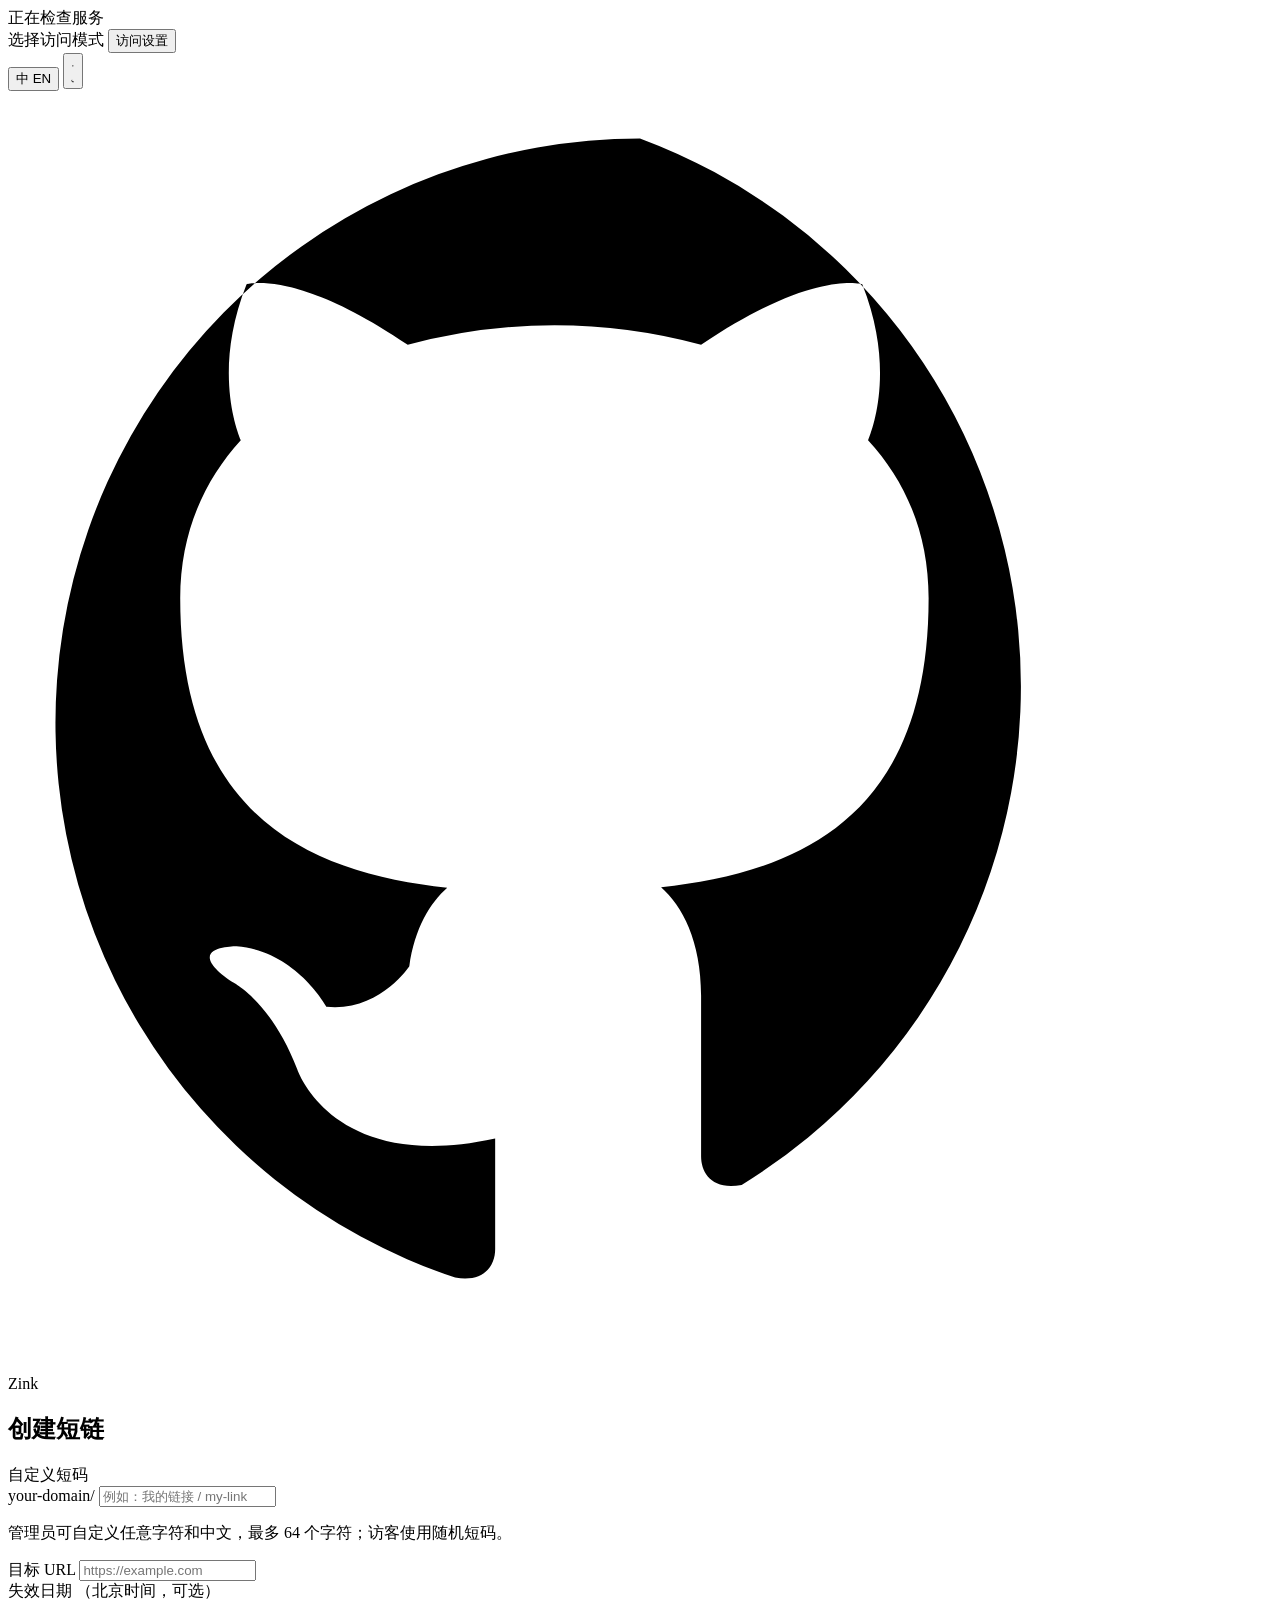
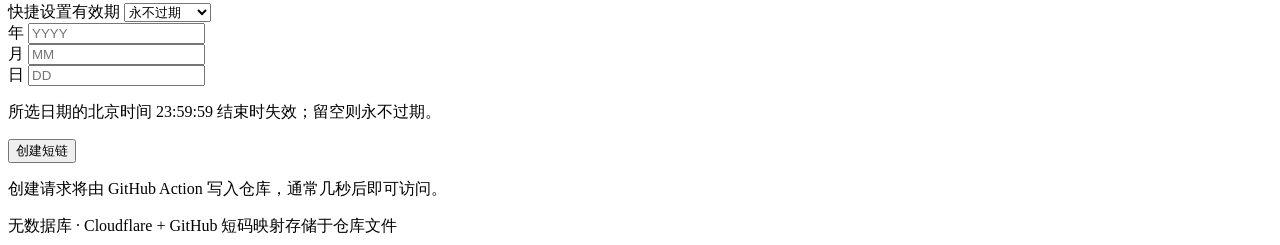
==== Public/index.html @ 4e414456 "Add Beijing expiry and URL language controls" ====
<!doctype html>
<html lang="zh-CN">
  <head>
    <meta charset="utf-8" />
    <meta name="viewport" content="width=device-width, initial-scale=1" />
    <meta name="theme-color" content="#ffffff" />
    <title>Zink | 创建短链</title>
    <script>
      (() => {
        let theme = "light";
        try {
          const saved = localStorage.getItem("shortlink-theme");
          theme =
            saved === "light" || saved === "dark"
              ? saved
              : matchMedia("(prefers-color-scheme: dark)").matches
                ? "dark"
                : "light";
        } catch {
          theme = matchMedia("(prefers-color-scheme: dark)").matches
            ? "dark"
            : "light";
        }
        document.documentElement.dataset.theme = theme;
        document.querySelector('meta[name="theme-color"]').content =
          theme === "dark" ? "#09090b" : "#ffffff";
      })();
    </script>
    <link rel="stylesheet" href="/Assets/Styles.css" />
    <script type="module" src="/Assets/App.js"></script>
  </head>
  <body>
    <div class="page-shell">
      <header class="page-tools">
        <div class="service-state" aria-live="polite">
          <span class="state-dot" id="state-dot"></span>
          <span id="service-status" data-i18n="serviceChecking">正在检查服务</span>
        </div>
        <div class="access-controls">
          <span class="access-badge" id="access-badge" data-i18n="chooseAccess">选择访问模式</span>
          <button class="change-mode-button" id="change-mode" type="button">
            <span id="change-mode-label" data-i18n="accessSettings">访问设置</span>
          </button>
        </div>
        <div class="page-options">
          <button class="language-toggle" id="language-toggle" type="button" aria-label="切换到 English" title="切换到 English">
            <span class="language-icon language-icon-zh" aria-hidden="true">中</span>
            <span class="language-icon language-icon-en" aria-hidden="true">EN</span>
          </button>
          <button class="theme-toggle" id="theme-toggle" type="button" aria-label="切换到深色模式" title="切换到深色模式">
            <svg class="theme-icon theme-icon-sun" viewBox="0 0 24 24" aria-hidden="true">
              <circle cx="12" cy="12" r="4"></circle>
              <path d="M12 2v2m0 16v2M4.93 4.93l1.42 1.42m11.3 11.3 1.42 1.42M2 12h2m16 0h2M4.93 19.07l1.42-1.42m11.3-11.3 1.42-1.42"></path>
            </svg>
            <svg class="theme-icon theme-icon-moon" viewBox="0 0 24 24" aria-hidden="true">
              <path d="M20.2 15.5A8.5 8.5 0 0 1 8.5 3.8 8.6 8.6 0 1 0 20.2 15.5Z"></path>
            </svg>
          </button>
          <a class="github-link" id="github-link" href="https://github.com/wzh090824/Zink" target="_blank" rel="noopener noreferrer" aria-label="GitHub 项目" title="GitHub 项目">
            <svg viewBox="0 0 24 24" aria-hidden="true"><path d="M12 .9a11.1 11.1 0 0 0-3.51 21.63c.56.1.76-.24.76-.54v-2.1c-3.1.68-3.76-1.32-3.76-1.32-.5-1.3-1.23-1.65-1.23-1.65-1.01-.69.08-.68.08-.68 1.12.08 1.71 1.15 1.71 1.15 1 .1 1.57-.77 1.57-.77.1-.72.4-1.21.72-1.49-2.47-.28-5.07-1.24-5.07-5.5 0-1.22.44-2.22 1.15-3-.12-.29-.5-1.42.11-2.96 0 0 .94-.3 3.06 1.15a10.65 10.65 0 0 1 5.57 0c2.12-1.44 3.06-1.15 3.06-1.15.61 1.54.23 2.67.11 2.96.72.78 1.15 1.78 1.15 3 0 4.27-2.6 5.21-5.08 5.49.4.35.76 1.02.76 2.06v3.05c0 .3.2.65.77.54A11.1 11.1 0 0 0 12 .9Z"></path></svg>
          </a>
        </div>
      </header>

      <main class="main-content">
        <section class="form-card" aria-labelledby="page-title">
          <p class="site-label">Zink</p>
          <h1 id="page-title" data-i18n="createLink">创建短链</h1>
          <form id="create-form" novalidate>
            <div class="field-group" id="custom-code-field">
              <label for="short-code" data-i18n="customCode">自定义短码</label>
              <div class="input-with-prefix">
                <span class="domain-prefix" id="origin-prefix">your-domain/</span>
                <input
                  id="short-code"
                  name="code"
                  type="text"
                  placeholder="例如：我的链接 / my-link"
                  data-i18n-placeholder="codePlaceholder"
                  autocomplete="off"
                  aria-describedby="code-hint"
                />
              </div>
              <p class="field-hint" id="code-hint" data-i18n="codeHint">
                管理员可自定义任意字符和中文，最多 64 个字符；访客使用随机短码。
              </p>
            </div>

            <div class="guest-code-note" id="guest-code-note" data-i18n="guestCodeNote" hidden>
              访客模式：短码由系统随机生成，无法自定义。
            </div>

            <div class="field-group">
              <label for="target-url" data-i18n="targetUrl">目标 URL</label>
              <input
                id="target-url"
                name="url"
                type="url"
                placeholder="https://example.com"
                data-i18n-placeholder="targetPlaceholder"
                autocomplete="url"
                required
              />
            </div>

            <div class="field-group expiry-group">
              <div class="expiry-heading">
                <span class="field-label" data-i18n="expiry">失效日期</span>
                <span class="field-detail" data-i18n="beijingOptional">（北京时间，可选）</span>
              </div>
              <label class="sr-only" for="expiry-preset" data-i18n="expiryPresetLabel">快捷设置有效期</label>
              <select class="expiry-preset" id="expiry-preset" aria-label="快捷设置有效期" data-i18n-aria-label="expiryPresetLabel">
                <option value="" data-i18n="expiryNever">永不过期</option>
                <option value="1" data-i18n="oneDay">1 天</option>
                <option value="3" data-i18n="threeDays">3 天</option>
                <option value="7" data-i18n="sevenDays">7 天</option>
                <option value="30" data-i18n="thirtyDays">30 天</option>
                <option value="90" data-i18n="ninetyDays">90 天</option>
                <option value="custom" data-i18n="customDate">自定义日期</option>
              </select>
              <div class="expiry-date-fields" role="group" aria-label="失效日期" data-i18n-aria-label="expiry">
                <div class="date-part">
                  <label for="expiry-year" data-i18n="year">年</label>
                  <input id="expiry-year" name="expiryYear" type="text" inputmode="numeric" autocomplete="off" maxlength="4" placeholder="YYYY" />
                </div>
                <div class="date-part">
                  <label for="expiry-month" data-i18n="month">月</label>
                  <input id="expiry-month" name="expiryMonth" type="text" inputmode="numeric" autocomplete="off" maxlength="2" placeholder="MM" />
                </div>
                <div class="date-part">
                  <label for="expiry-day" data-i18n="day">日</label>
                  <input id="expiry-day" name="expiryDay" type="text" inputmode="numeric" autocomplete="off" maxlength="2" placeholder="DD" />
                </div>
              </div>
              <p class="field-hint" data-i18n="expiryHint">所选日期的北京时间 23:59:59 结束时失效；留空则永不过期。</p>
            </div>

            <div class="form-error" id="form-error" role="alert" hidden></div>
            <button class="submit-button" id="submit-button" type="submit" data-i18n="createLink">
              创建短链
            </button>
          </form>

          <p class="form-note" id="form-note" data-i18n="formNote">
            创建请求将由 GitHub Action 写入仓库，通常几秒后即可访问。
          </p>
        </section>
      </main>

      <footer class="page-footer">
        <span data-i18n="footerNoDatabase">无数据库 · Cloudflare + GitHub</span>
        <span data-i18n="footerStorage">短码映射存储于仓库文件</span>
      </footer>
    </div>

    <dialog class="access-dialog" id="access-dialog" aria-labelledby="access-title">
      <form id="access-form" novalidate>
        <div class="access-dialog-tools">
          <p class="dialog-eyebrow" data-i18n="accessEyebrow">SHORT LINK ACCESS</p>
          <button class="language-toggle" id="access-language-toggle" type="button" aria-label="切换到 English" title="切换到 English">
            <span class="language-icon language-icon-zh" aria-hidden="true">中</span>
            <span class="language-icon language-icon-en" aria-hidden="true">EN</span>
          </button>
        </div>
        <h2 id="access-title" data-i18n="accessTitle">选择访问模式</h2>
        <p class="dialog-description" data-i18n="accessDescription">
          输入管理员访问密码以自定义短码，或跳过并以访客模式创建随机短链。
        </p>
        <label for="access-password" data-i18n="adminPassword">管理员访问密码</label>
        <input
          id="access-password"
          type="password"
          placeholder="输入访问密码"
          data-i18n-placeholder="passwordPlaceholder"
          autocomplete="current-password"
        />
        <div class="access-error" id="access-error" role="alert" hidden></div>
        <button class="admin-access-button" id="admin-access-button" type="submit" data-i18n="adminEnter">
          管理员进入
        </button>
        <button class="guest-access-button" id="guest-access-button" type="button" data-i18n="guestContinue">
          跳过，访客继续
        </button>
      </form>
    </dialog>

    <dialog class="build-dialog" id="build-dialog" aria-labelledby="build-title">
      <div class="build-dialog-header">
        <div>
          <p class="build-eyebrow" data-i18n="buildEyebrow">GITHUB ACTION</p>
          <h2 class="build-title" id="build-title" data-i18n="buildTitle">正在创建短链</h2>
        </div>
        <button class="icon-button" id="close-build" type="button" aria-label="关闭弹窗" title="关闭弹窗">
          <svg viewBox="0 0 24 24" aria-hidden="true"><path d="m6 6 12 12M18 6 6 18"></path></svg>
        </button>
      </div>

      <div class="build-ring" id="build-ring" data-state="running" aria-hidden="true">
        <svg class="build-ring-svg" viewBox="0 0 120 120">
          <circle class="build-ring-track" cx="60" cy="60" r="52"></circle>
          <circle class="build-ring-progress" id="build-ring-progress" cx="60" cy="60" r="52"></circle>
        </svg>
        <div class="build-ring-center">
          <svg class="build-success-icon" viewBox="0 0 24 24"><path d="m5 12.5 4.5 4.5L19 7"></path></svg>
          <svg class="build-failure-icon" viewBox="0 0 24 24"><path d="M12 7v5m0 4h.01"></path></svg>
        </div>
      </div>

      <p class="build-status" id="build-status" aria-live="polite" data-i18n="statusWaiting">
        GitHub 已收到请求，正在启动 Action。
      </p>
      <div class="build-link-block">
        <span class="build-url-label" data-i18n="buildUrlLabel">短链地址</span>
        <a class="build-result-link" id="build-result-link" href="#" target="_blank" rel="noopener noreferrer"></a>
      </div>
      <p class="uploaded-at" id="uploaded-at" hidden></p>
      <div class="build-dialog-actions">
        <button class="copy-button" id="copy-link" type="button" data-i18n="copyLink">复制短链</button>
      </div>
    </dialog>
  </body>
</html>
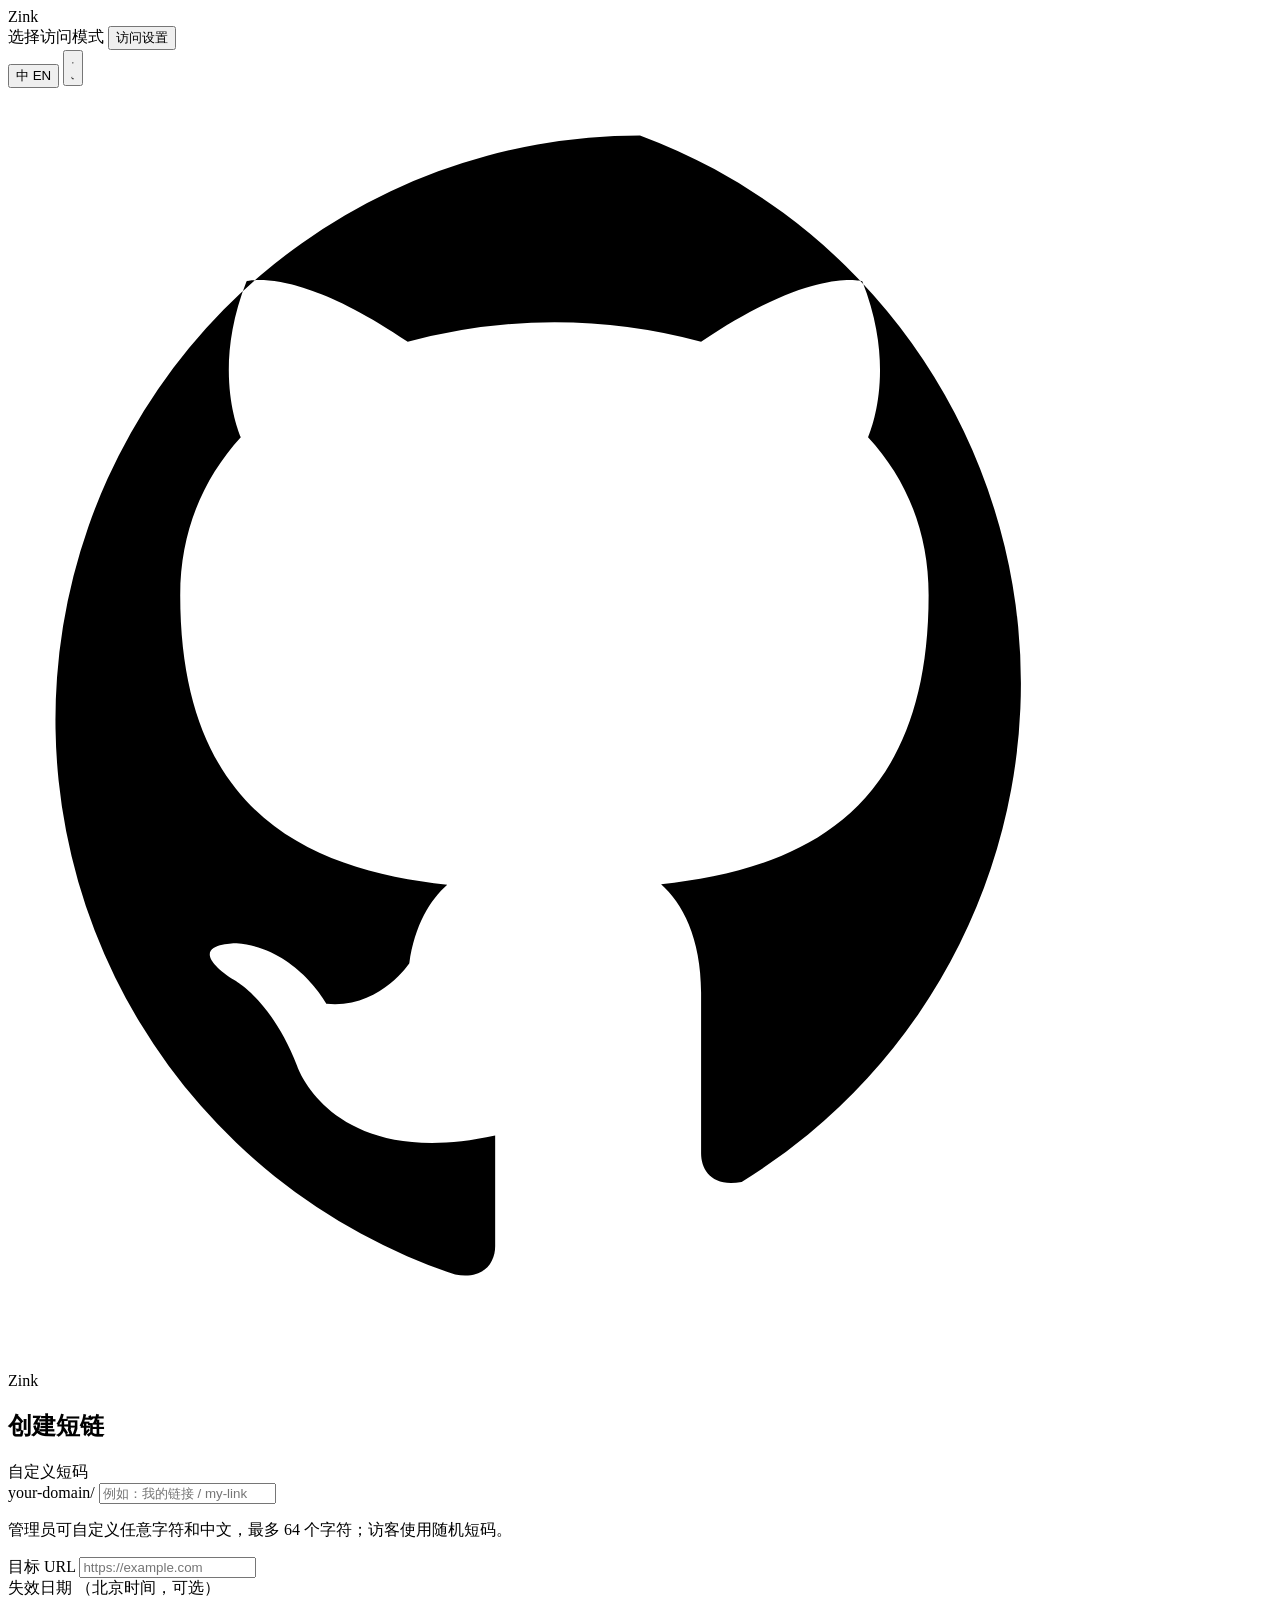
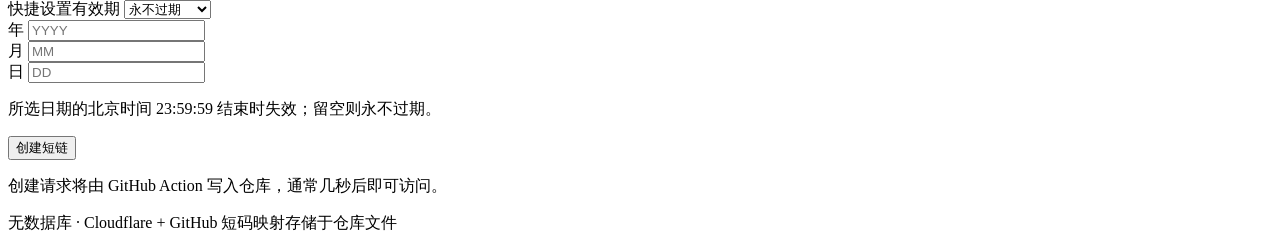
==== commit ffc9b2ac: "Center build details and pin Zink brand" ====
--- a/Public/index.html
+++ b/Public/index.html
@@ -32,12 +32,14 @@
   <body>
     <div class="page-shell">
       <header class="page-tools">
-        <div class="service-state" aria-live="polite">
-          <span class="state-dot" id="state-dot"></span>
-          <span id="service-status" data-i18n="serviceChecking">正在检查服务</span>
+        <div class="service-state" aria-label="Zink">
+          <span id="service-status">Zink</span>
         </div>
         <div class="access-controls">
           <span class="access-badge" id="access-badge" data-i18n="chooseAccess">选择访问模式</span>
+          <button class="change-mode-button" id="footer-settings-button" type="button" data-i18n="footerSettings" hidden>
+            页脚备案设置
+          </button>
           <button class="change-mode-button" id="change-mode" type="button">
             <span id="change-mode-label" data-i18n="accessSettings">访问设置</span>
           </button>
@@ -150,6 +152,8 @@
       <footer class="page-footer">
         <span data-i18n="footerNoDatabase">无数据库 · Cloudflare + GitHub</span>
         <span data-i18n="footerStorage">短码映射存储于仓库文件</span>
+        <span class="site-registration" id="registration-number" hidden></span>
+        <span class="site-registration" id="police-registration-number" hidden></span>
       </footer>
     </div>
 
@@ -184,6 +188,32 @@
       </form>
     </dialog>
 
+    <dialog class="access-dialog site-settings-dialog" id="site-settings-dialog" aria-labelledby="site-settings-title">
+      <form id="site-settings-form" novalidate>
+        <div class="access-dialog-tools">
+          <p class="dialog-eyebrow" data-i18n="footerSettingsEyebrow">FOOTER REGISTRATION</p>
+          <button class="language-toggle" id="site-settings-language-toggle" type="button" aria-label="切换到 English" title="切换到 English">
+            <span class="language-icon language-icon-zh" aria-hidden="true">中</span>
+            <span class="language-icon language-icon-en" aria-hidden="true">EN</span>
+          </button>
+          <button class="icon-button" id="close-site-settings" type="button" data-i18n-aria-label="closeDialog" data-i18n-title="closeDialog" aria-label="关闭弹窗" title="关闭弹窗">
+            <svg viewBox="0 0 24 24" aria-hidden="true"><path d="m6 6 12 12M18 6 6 18"></path></svg>
+          </button>
+        </div>
+        <h2 id="site-settings-title" data-i18n="footerSettingsTitle">页脚备案信息</h2>
+        <p class="dialog-description" data-i18n="footerSettingsDescription">留空的信息不会显示。保存后由 GitHub Action 写入项目根目录的 Site.json。</p>
+        <label for="registration-number-input" data-i18n="registrationNumber">ICP备案号</label>
+        <input id="registration-number-input" name="registrationNumber" type="text" maxlength="120" autocomplete="off" data-i18n-placeholder="registrationNumberPlaceholder" placeholder="例如：京 ICP 备 12345678 号" />
+        <label for="police-registration-number-input" data-i18n="policeRegistrationNumber">公安网备案号</label>
+        <input id="police-registration-number-input" name="policeRegistrationNumber" type="text" maxlength="120" autocomplete="off" data-i18n-placeholder="policeRegistrationNumberPlaceholder" placeholder="例如：京公网安备 11000000000000 号" />
+        <div class="access-error" id="site-settings-error" role="alert" hidden></div>
+        <div class="settings-dialog-actions">
+          <button class="guest-access-button" id="cancel-site-settings" type="button" data-i18n="cancel">取消</button>
+          <button class="admin-access-button" id="save-site-settings" type="submit" data-i18n="saveSettings">保存</button>
+        </div>
+      </form>
+    </dialog>
+
     <dialog class="build-dialog" id="build-dialog" aria-labelledby="build-title">
       <div class="build-dialog-header">
         <div>
@@ -195,13 +225,19 @@
         </button>
       </div>
 
-      <div class="build-ring" id="build-ring" data-state="running" aria-hidden="true">
+      <div
+        class="build-ring"
+        id="build-ring"
+        data-state="running"
+        data-stage="waiting"
+        aria-hidden="true"
+      >
         <svg class="build-ring-svg" viewBox="0 0 120 120">
           <circle class="build-ring-track" cx="60" cy="60" r="52"></circle>
           <circle class="build-ring-progress" id="build-ring-progress" cx="60" cy="60" r="52"></circle>
         </svg>
         <div class="build-ring-center">
-          <svg class="build-success-icon" viewBox="0 0 24 24"><path d="m5 12.5 4.5 4.5L19 7"></path></svg>
+          <svg class="build-success-icon" viewBox="0 0 24 24"><path d="m3.2 12.4 5.8 5.8L20.8 6.4"></path></svg>
           <svg class="build-failure-icon" viewBox="0 0 24 24"><path d="M12 7v5m0 4h.01"></path></svg>
         </div>
       </div>
@@ -215,7 +251,20 @@
       </div>
       <p class="uploaded-at" id="uploaded-at" hidden></p>
       <div class="build-dialog-actions">
-        <button class="copy-button" id="copy-link" type="button" data-i18n="copyLink">复制短链</button>
+        <button
+          class="copy-button"
+          id="copy-link"
+          type="button"
+          data-state="idle"
+          data-i18n-aria-label="copyLink"
+          aria-label="复制短链"
+          aria-live="polite"
+        >
+          <span class="copy-button-label" data-i18n="copyLink">复制短链</span>
+          <svg class="copy-button-check" viewBox="0 0 24 24" aria-hidden="true">
+            <path d="m4 12.5 5.2 5.2L20 6.8"></path>
+          </svg>
+        </button>
       </div>
     </dialog>
   </body>
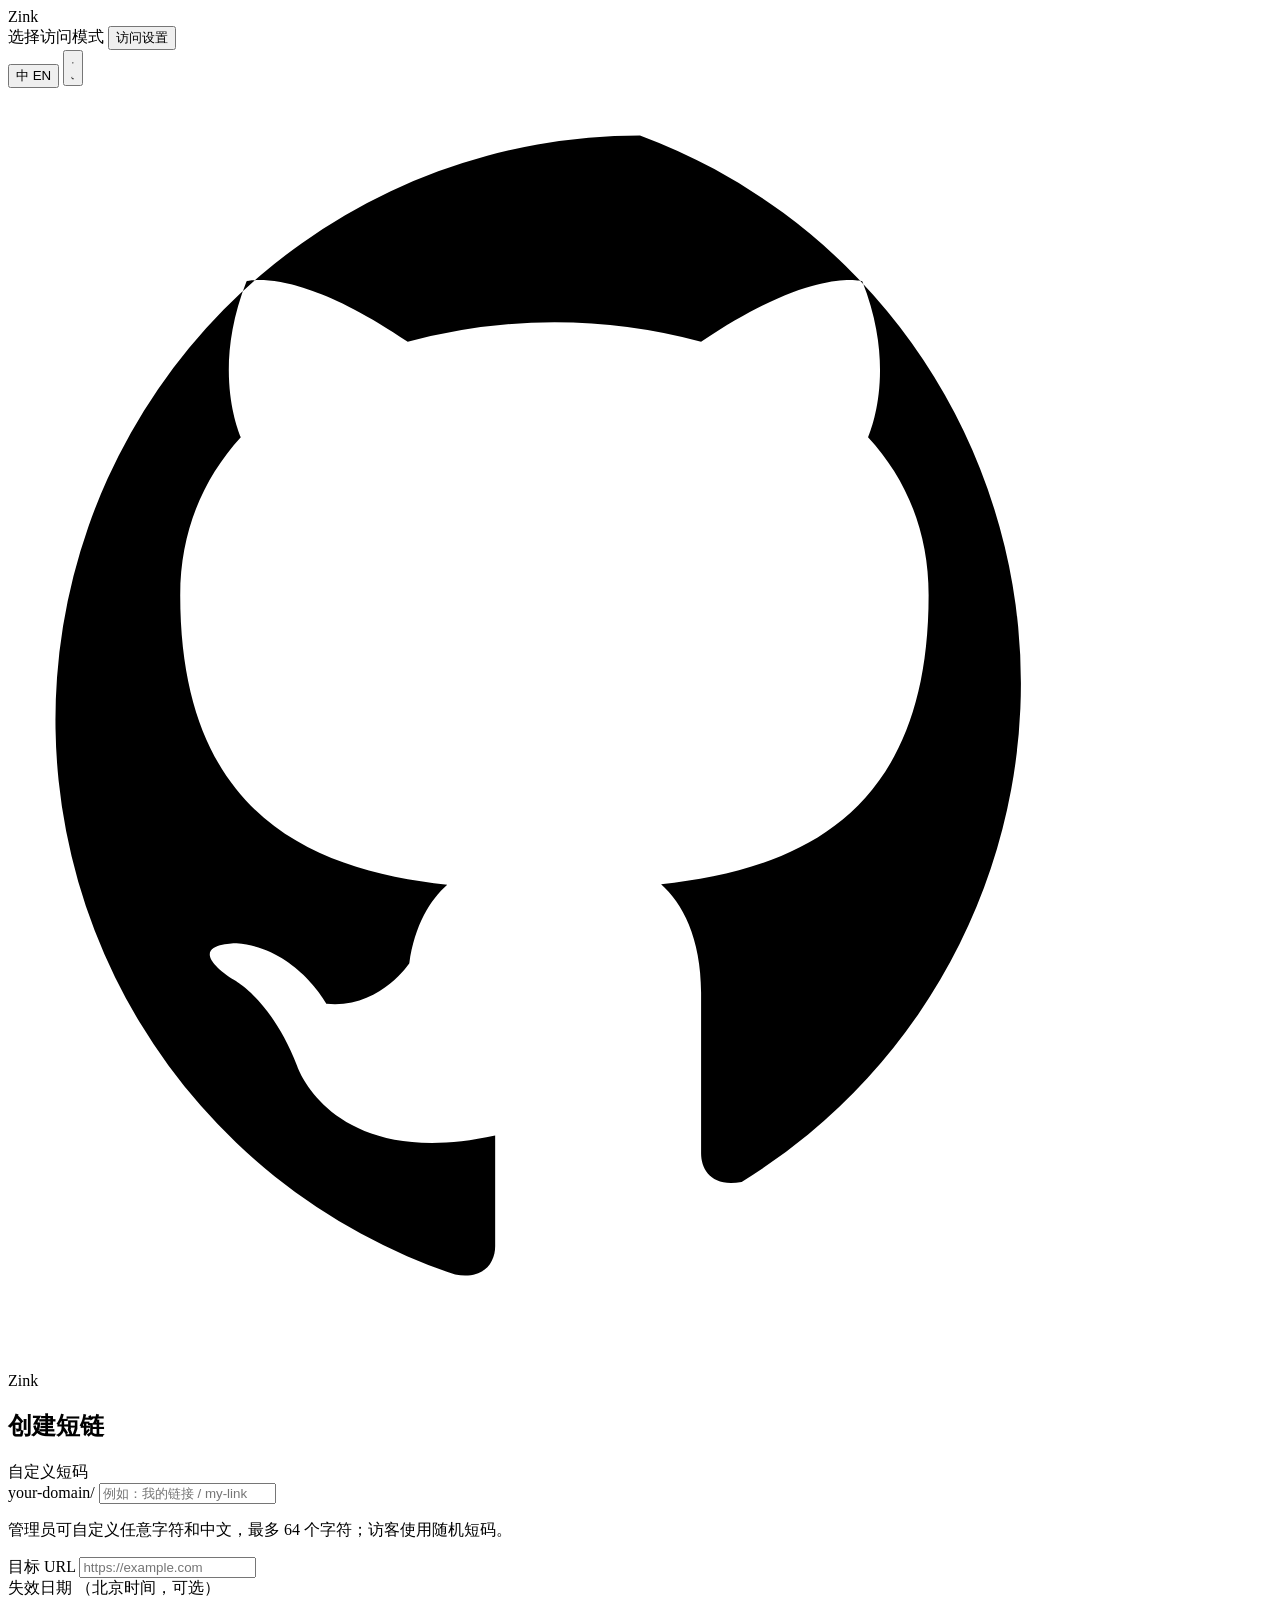
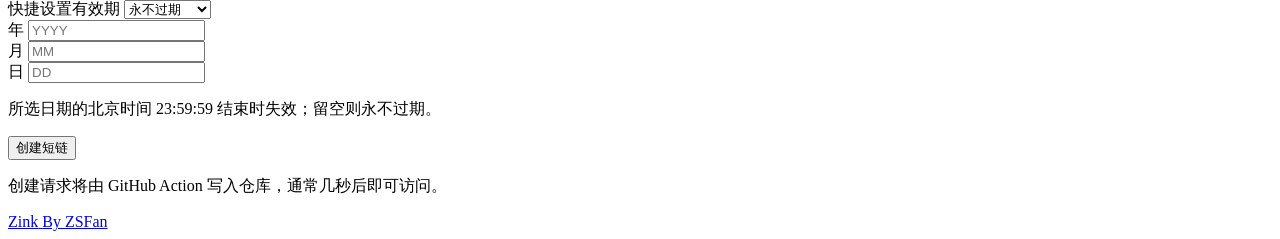
==== commit 6e11c4bc: "Simplify footer and show registration details" ====
--- a/Public/index.html
+++ b/Public/index.html
@@ -150,8 +150,10 @@
       </main>
 
       <footer class="page-footer">
-        <span data-i18n="footerNoDatabase">无数据库 · Cloudflare + GitHub</span>
-        <span data-i18n="footerStorage">短码映射存储于仓库文件</span>
+        <a class="footer-brand" href="https://github.com/wzh090824/Zink" target="_blank" rel="noopener noreferrer">
+          <span class="footer-brand-name">Zink</span>
+          <span class="footer-brand-by">By ZSFan</span>
+        </a>
         <span class="site-registration" id="registration-number" hidden></span>
         <span class="site-registration" id="police-registration-number" hidden></span>
       </footer>
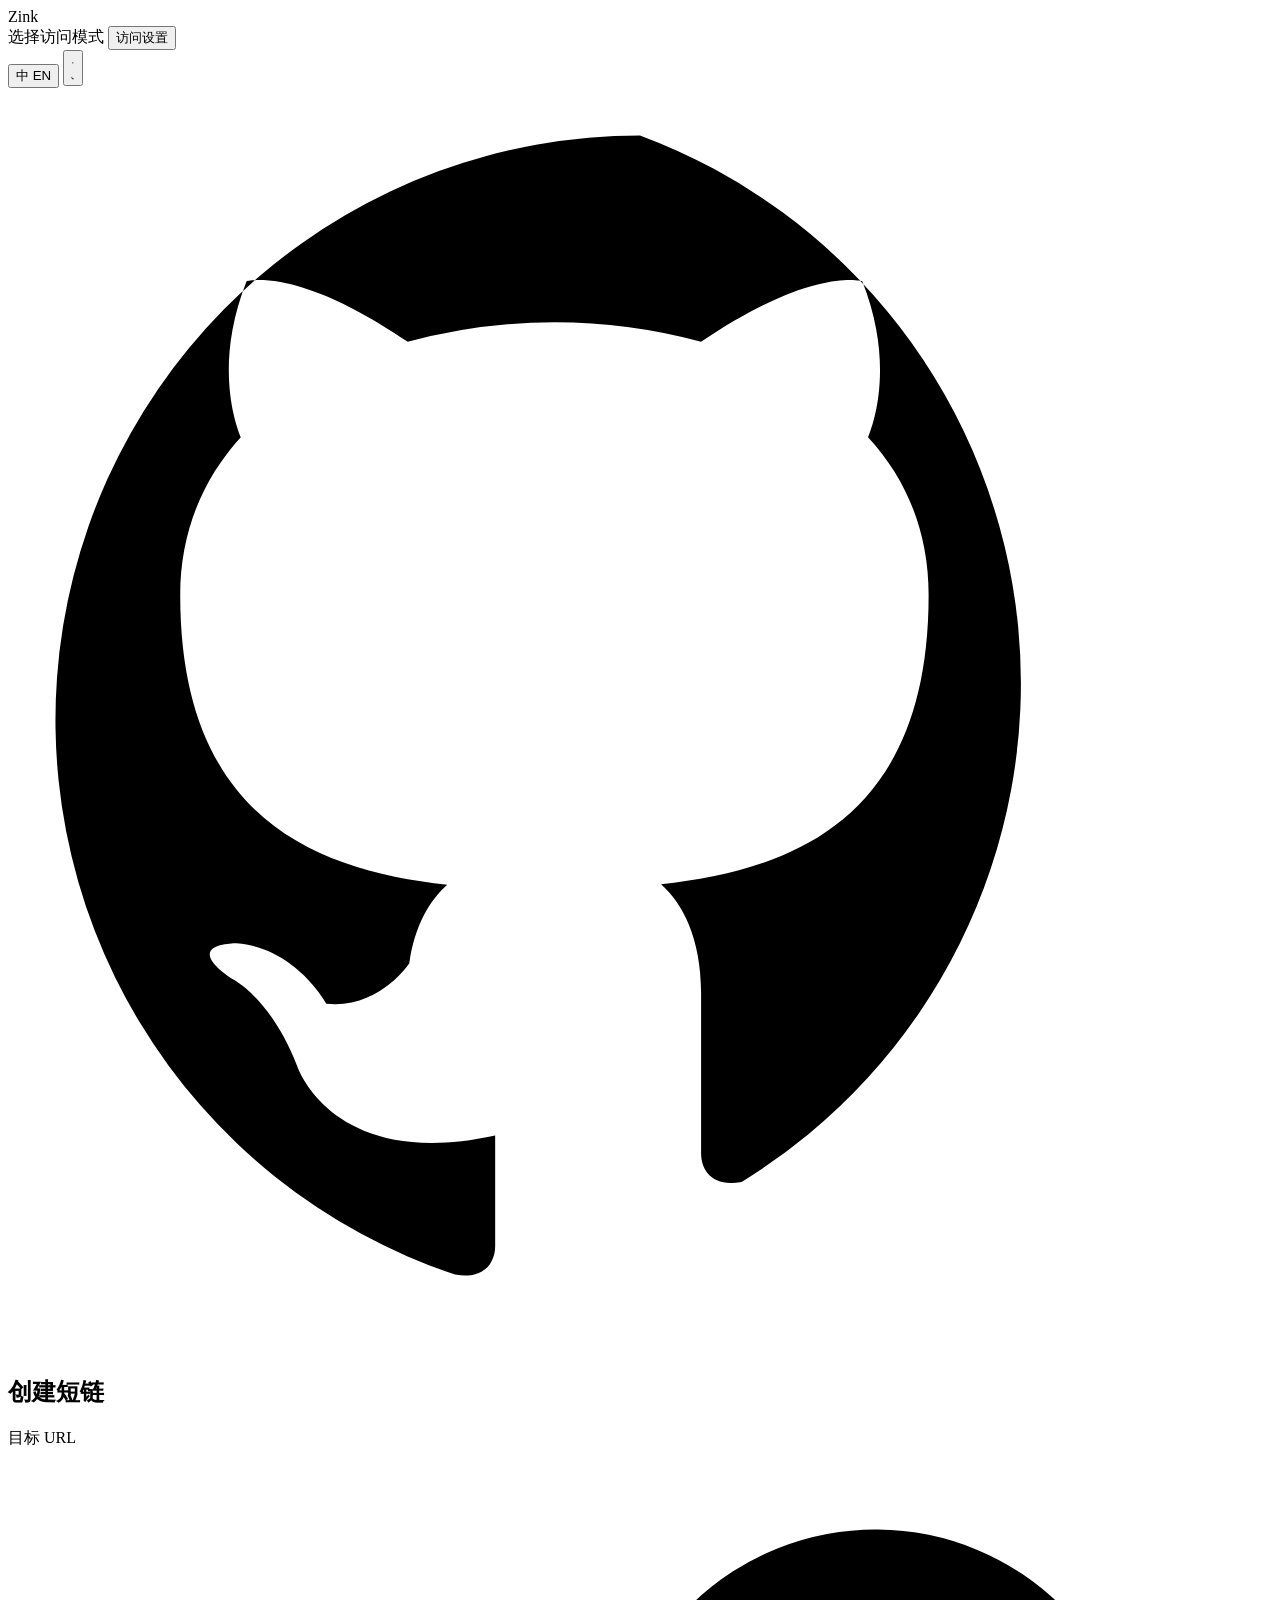
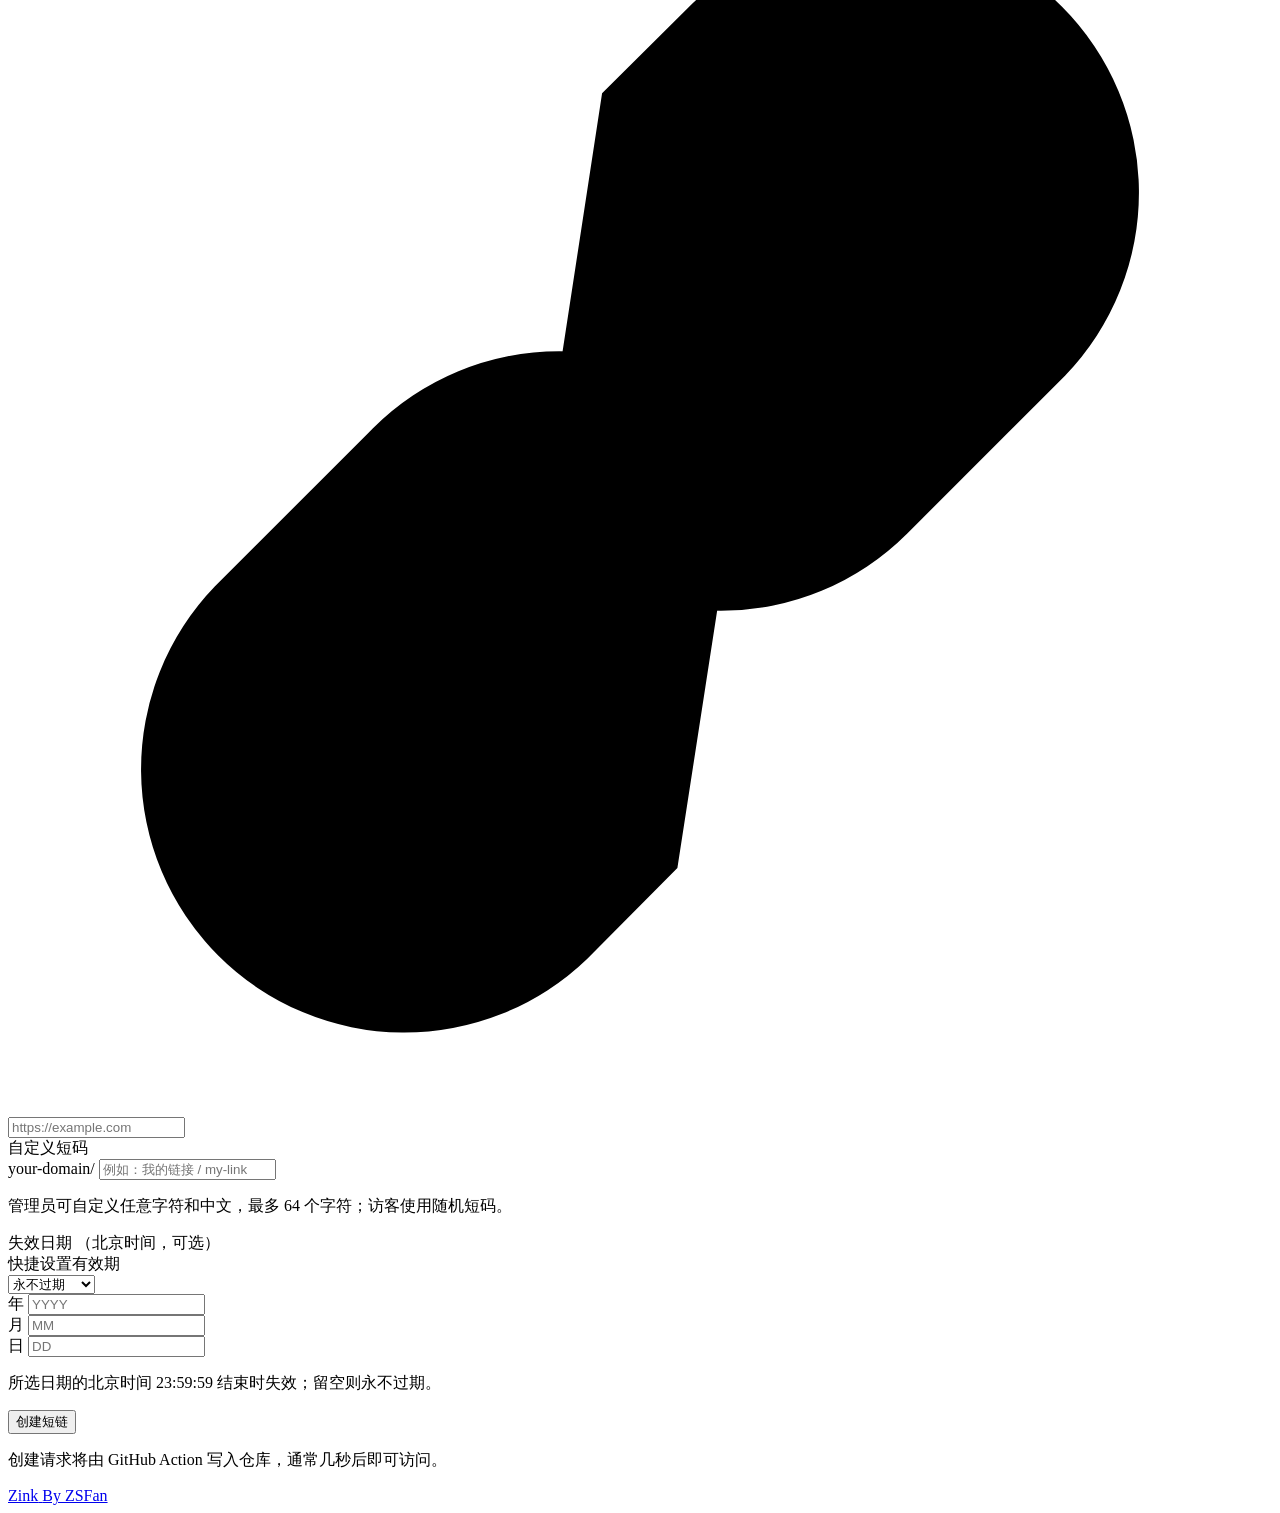
==== commit ee447e0e: "Redesign short link creator layout" ====
--- a/Public/index.html
+++ b/Public/index.html
@@ -66,86 +66,100 @@
 
       <main class="main-content">
         <section class="form-card" aria-labelledby="page-title">
-          <p class="site-label">Zink</p>
-          <h1 id="page-title" data-i18n="createLink">创建短链</h1>
+          <div class="creator-heading">
+            <h1 id="page-title" data-i18n="createLink">创建短链</h1>
+          </div>
           <form id="create-form" novalidate>
-            <div class="field-group" id="custom-code-field">
-              <label for="short-code" data-i18n="customCode">自定义短码</label>
-              <div class="input-with-prefix">
-                <span class="domain-prefix" id="origin-prefix">your-domain/</span>
+            <div class="field-group target-field">
+              <label for="target-url" data-i18n="targetUrl">目标 URL</label>
+              <div class="target-input-wrap">
+                <svg class="target-input-icon" viewBox="0 0 24 24" aria-hidden="true">
+                  <path d="M10 13a5 5 0 0 0 7.07 0l3-3A5 5 0 0 0 13 2.93l-1.72 1.71"></path>
+                  <path d="M14 11a5 5 0 0 0-7.07 0l-3 3A5 5 0 0 0 11 21.07l1.71-1.72"></path>
+                </svg>
                 <input
-                  id="short-code"
-                  name="code"
-                  type="text"
-                  placeholder="例如：我的链接 / my-link"
-                  data-i18n-placeholder="codePlaceholder"
-                  autocomplete="off"
-                  aria-describedby="code-hint"
+                  id="target-url"
+                  name="url"
+                  type="url"
+                  placeholder="https://example.com"
+                  data-i18n-placeholder="targetPlaceholder"
+                  autocomplete="url"
+                  required
                 />
               </div>
-              <p class="field-hint" id="code-hint" data-i18n="codeHint">
-                管理员可自定义任意字符和中文，最多 64 个字符；访客使用随机短码。
+            </div>
+
+            <div class="form-options-grid">
+              <div class="field-group code-field" id="custom-code-field">
+                <label for="short-code" data-i18n="customCode">自定义短码</label>
+                <div class="input-with-prefix">
+                  <span class="domain-prefix" id="origin-prefix">your-domain/</span>
+                  <input
+                    id="short-code"
+                    name="code"
+                    type="text"
+                    placeholder="例如：我的链接 / my-link"
+                    data-i18n-placeholder="codePlaceholder"
+                    autocomplete="off"
+                    aria-describedby="code-hint"
+                  />
+                </div>
+                <p class="field-hint" id="code-hint" data-i18n="codeHint">
+                  管理员可自定义任意字符和中文，最多 64 个字符；访客使用随机短码。
+                </p>
+              </div>
+
+              <div class="guest-code-note" id="guest-code-note" data-i18n="guestCodeNote" hidden>
+                访客模式：短码由系统随机生成，无法自定义。
+              </div>
+
+              <div class="field-group expiry-group">
+                <div class="expiry-heading">
+                  <span class="field-label" data-i18n="expiry">失效日期</span>
+                  <span class="field-detail" data-i18n="beijingOptional">（北京时间，可选）</span>
+                </div>
+                <label class="sr-only" for="expiry-preset" data-i18n="expiryPresetLabel">快捷设置有效期</label>
+                <div class="expiry-controls">
+                  <select class="expiry-preset" id="expiry-preset" aria-label="快捷设置有效期" data-i18n-aria-label="expiryPresetLabel">
+                    <option value="" data-i18n="expiryNever">永不过期</option>
+                    <option value="1" data-i18n="oneDay">1 天</option>
+                    <option value="3" data-i18n="threeDays">3 天</option>
+                    <option value="7" data-i18n="sevenDays">7 天</option>
+                    <option value="30" data-i18n="thirtyDays">30 天</option>
+                    <option value="90" data-i18n="ninetyDays">90 天</option>
+                    <option value="custom" data-i18n="customDate">自定义日期</option>
+                  </select>
+                  <div class="expiry-date-fields" role="group" aria-label="失效日期" data-i18n-aria-label="expiry">
+                    <div class="date-part">
+                      <label for="expiry-year" data-i18n="year">年</label>
+                      <input id="expiry-year" name="expiryYear" type="text" inputmode="numeric" autocomplete="off" maxlength="4" placeholder="YYYY" />
+                    </div>
+                    <div class="date-part">
+                      <label for="expiry-month" data-i18n="month">月</label>
+                      <input id="expiry-month" name="expiryMonth" type="text" inputmode="numeric" autocomplete="off" maxlength="2" placeholder="MM" />
+                    </div>
+                    <div class="date-part">
+                      <label for="expiry-day" data-i18n="day">日</label>
+                      <input id="expiry-day" name="expiryDay" type="text" inputmode="numeric" autocomplete="off" maxlength="2" placeholder="DD" />
+                    </div>
+                  </div>
+                </div>
+                <p class="field-hint expiry-hint" data-i18n="expiryHint">
+                  所选日期的北京时间 23:59:59 结束时失效；留空则永不过期。
+                </p>
+              </div>
+            </div>
+
+            <div class="form-error" id="form-error" role="alert" hidden></div>
+            <div class="creator-submit-row">
+              <button class="submit-button" id="submit-button" type="submit" data-i18n="createLink">
+                创建短链
+              </button>
+              <p class="form-note" id="form-note" data-i18n="formNote">
+                创建请求将由 GitHub Action 写入仓库，通常几秒后即可访问。
               </p>
             </div>
-
-            <div class="guest-code-note" id="guest-code-note" data-i18n="guestCodeNote" hidden>
-              访客模式：短码由系统随机生成，无法自定义。
-            </div>
-
-            <div class="field-group">
-              <label for="target-url" data-i18n="targetUrl">目标 URL</label>
-              <input
-                id="target-url"
-                name="url"
-                type="url"
-                placeholder="https://example.com"
-                data-i18n-placeholder="targetPlaceholder"
-                autocomplete="url"
-                required
-              />
-            </div>
-
-            <div class="field-group expiry-group">
-              <div class="expiry-heading">
-                <span class="field-label" data-i18n="expiry">失效日期</span>
-                <span class="field-detail" data-i18n="beijingOptional">（北京时间，可选）</span>
-              </div>
-              <label class="sr-only" for="expiry-preset" data-i18n="expiryPresetLabel">快捷设置有效期</label>
-              <select class="expiry-preset" id="expiry-preset" aria-label="快捷设置有效期" data-i18n-aria-label="expiryPresetLabel">
-                <option value="" data-i18n="expiryNever">永不过期</option>
-                <option value="1" data-i18n="oneDay">1 天</option>
-                <option value="3" data-i18n="threeDays">3 天</option>
-                <option value="7" data-i18n="sevenDays">7 天</option>
-                <option value="30" data-i18n="thirtyDays">30 天</option>
-                <option value="90" data-i18n="ninetyDays">90 天</option>
-                <option value="custom" data-i18n="customDate">自定义日期</option>
-              </select>
-              <div class="expiry-date-fields" role="group" aria-label="失效日期" data-i18n-aria-label="expiry">
-                <div class="date-part">
-                  <label for="expiry-year" data-i18n="year">年</label>
-                  <input id="expiry-year" name="expiryYear" type="text" inputmode="numeric" autocomplete="off" maxlength="4" placeholder="YYYY" />
-                </div>
-                <div class="date-part">
-                  <label for="expiry-month" data-i18n="month">月</label>
-                  <input id="expiry-month" name="expiryMonth" type="text" inputmode="numeric" autocomplete="off" maxlength="2" placeholder="MM" />
-                </div>
-                <div class="date-part">
-                  <label for="expiry-day" data-i18n="day">日</label>
-                  <input id="expiry-day" name="expiryDay" type="text" inputmode="numeric" autocomplete="off" maxlength="2" placeholder="DD" />
-                </div>
-              </div>
-              <p class="field-hint" data-i18n="expiryHint">所选日期的北京时间 23:59:59 结束时失效；留空则永不过期。</p>
-            </div>
-
-            <div class="form-error" id="form-error" role="alert" hidden></div>
-            <button class="submit-button" id="submit-button" type="submit" data-i18n="createLink">
-              创建短链
-            </button>
           </form>
-
-          <p class="form-note" id="form-note" data-i18n="formNote">
-            创建请求将由 GitHub Action 写入仓库，通常几秒后即可访问。
-          </p>
         </section>
       </main>
 
